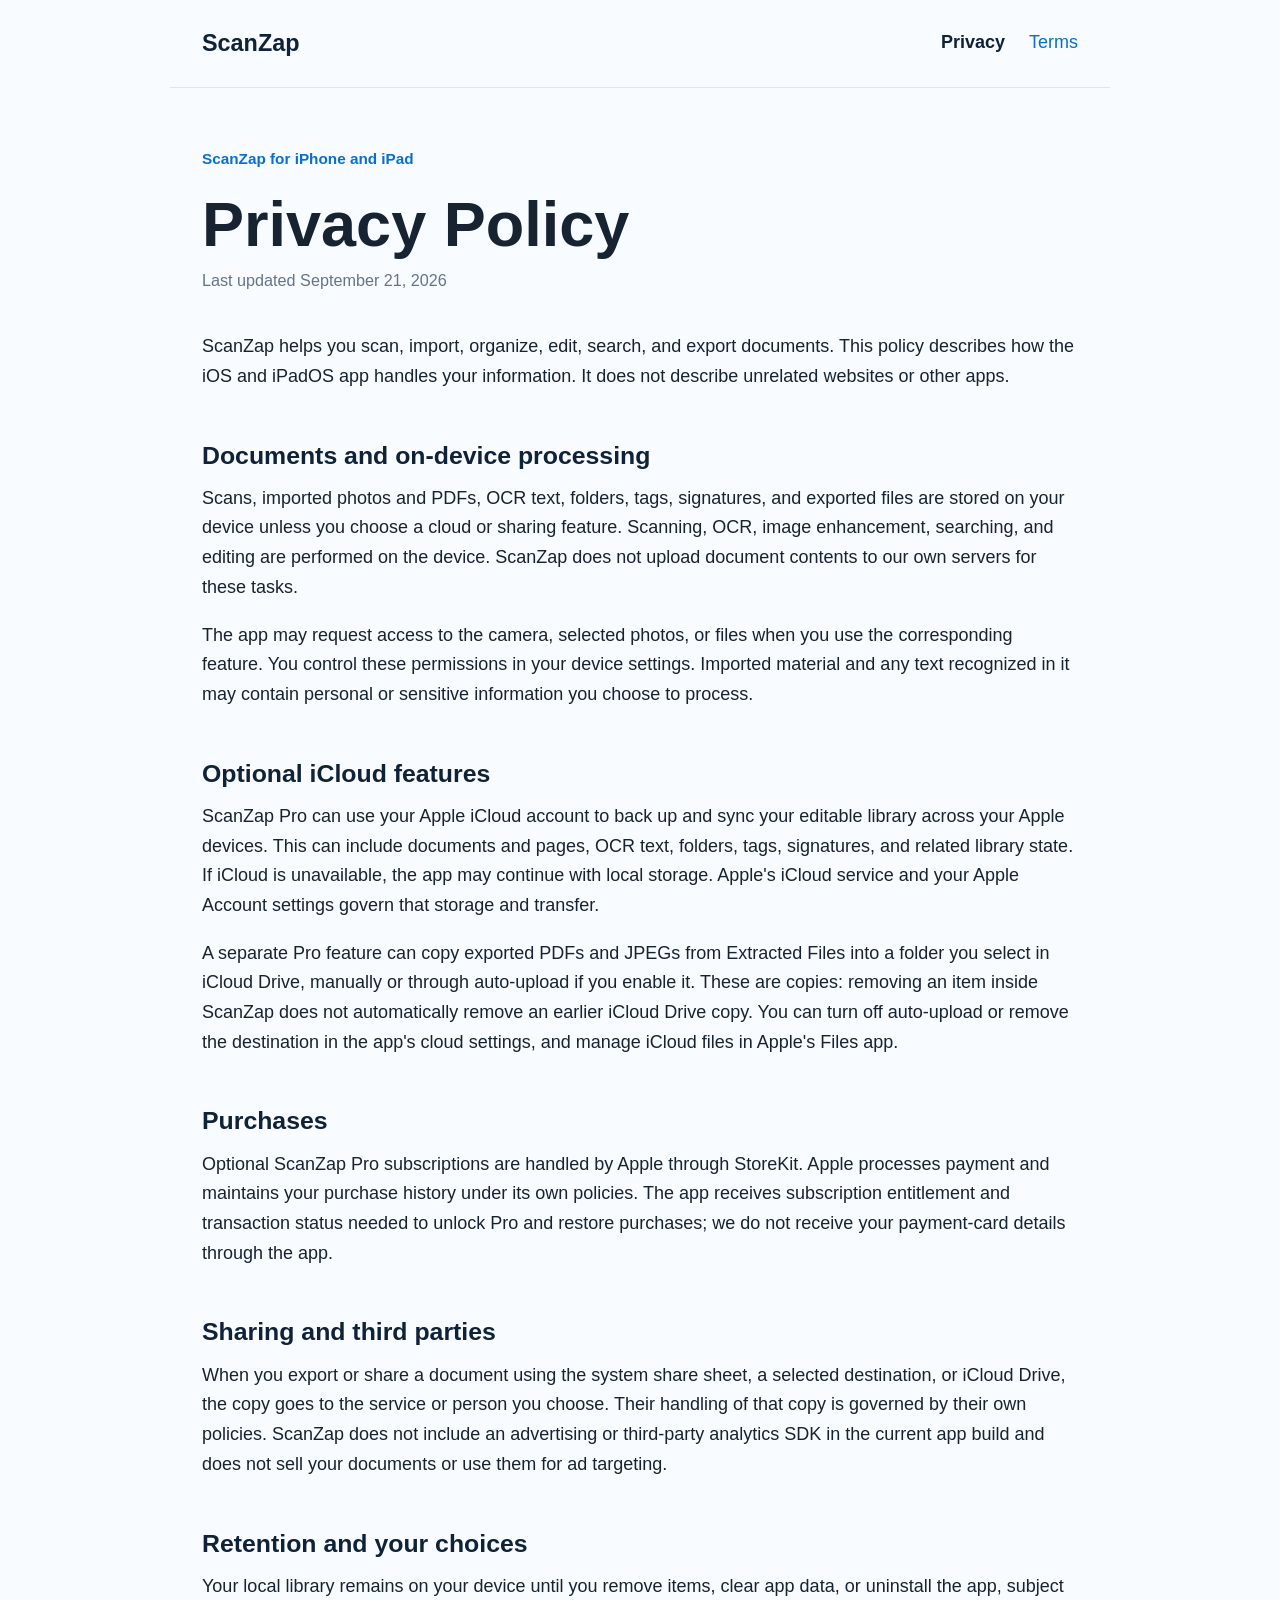
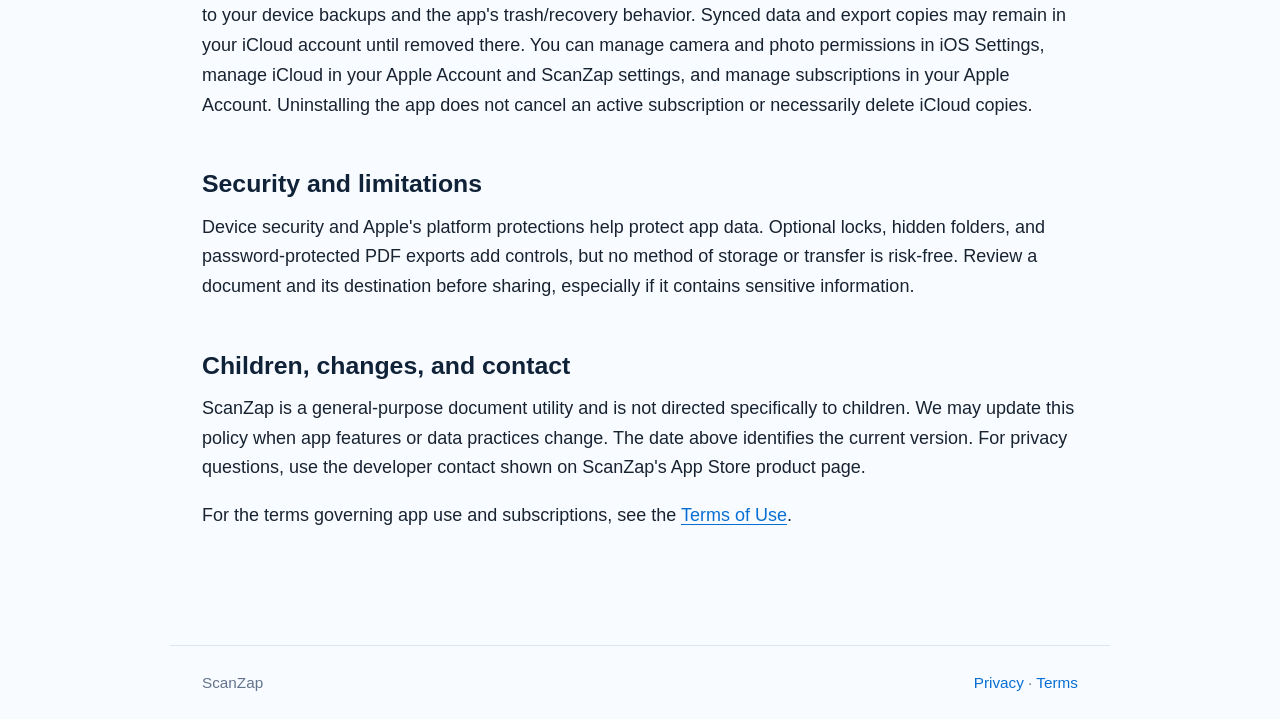
==== scanzap/privacy.html @ 11cdd175 "Publish ScanZap privacy policy and terms of use" ====
<!doctype html>
<html lang="en">
<head>
  <meta charset="utf-8">
  <meta name="viewport" content="width=device-width, initial-scale=1">
  <meta name="color-scheme" content="light">
  <title>Privacy Policy | ScanZap</title>
  <link rel="stylesheet" href="legal.css">
</head>
<body>
  <header><a class="brand" href="privacy.html">ScanZap</a><nav><a aria-current="page" href="privacy.html">Privacy</a><a href="terms.html">Terms</a></nav></header>
  <main>
    <p class="eyebrow">ScanZap for iPhone and iPad</p>
    <h1>Privacy Policy</h1>
    <p class="updated">Last updated September 21, 2026</p>
    <p>ScanZap helps you scan, import, organize, edit, search, and export documents. This policy describes how the iOS and iPadOS app handles your information. It does not describe unrelated websites or other apps.</p>

    <h2>Documents and on-device processing</h2>
    <p>Scans, imported photos and PDFs, OCR text, folders, tags, signatures, and exported files are stored on your device unless you choose a cloud or sharing feature. Scanning, OCR, image enhancement, searching, and editing are performed on the device. ScanZap does not upload document contents to our own servers for these tasks.</p>
    <p>The app may request access to the camera, selected photos, or files when you use the corresponding feature. You control these permissions in your device settings. Imported material and any text recognized in it may contain personal or sensitive information you choose to process.</p>

    <h2>Optional iCloud features</h2>
    <p>ScanZap Pro can use your Apple iCloud account to back up and sync your editable library across your Apple devices. This can include documents and pages, OCR text, folders, tags, signatures, and related library state. If iCloud is unavailable, the app may continue with local storage. Apple's iCloud service and your Apple Account settings govern that storage and transfer.</p>
    <p>A separate Pro feature can copy exported PDFs and JPEGs from Extracted Files into a folder you select in iCloud Drive, manually or through auto-upload if you enable it. These are copies: removing an item inside ScanZap does not automatically remove an earlier iCloud Drive copy. You can turn off auto-upload or remove the destination in the app's cloud settings, and manage iCloud files in Apple's Files app.</p>

    <h2>Purchases</h2>
    <p>Optional ScanZap Pro subscriptions are handled by Apple through StoreKit. Apple processes payment and maintains your purchase history under its own policies. The app receives subscription entitlement and transaction status needed to unlock Pro and restore purchases; we do not receive your payment-card details through the app.</p>

    <h2>Sharing and third parties</h2>
    <p>When you export or share a document using the system share sheet, a selected destination, or iCloud Drive, the copy goes to the service or person you choose. Their handling of that copy is governed by their own policies. ScanZap does not include an advertising or third-party analytics SDK in the current app build and does not sell your documents or use them for ad targeting.</p>

    <h2>Retention and your choices</h2>
    <p>Your local library remains on your device until you remove items, clear app data, or uninstall the app, subject to your device backups and the app's trash/recovery behavior. Synced data and export copies may remain in your iCloud account until removed there. You can manage camera and photo permissions in iOS Settings, manage iCloud in your Apple Account and ScanZap settings, and manage subscriptions in your Apple Account. Uninstalling the app does not cancel an active subscription or necessarily delete iCloud copies.</p>

    <h2>Security and limitations</h2>
    <p>Device security and Apple's platform protections help protect app data. Optional locks, hidden folders, and password-protected PDF exports add controls, but no method of storage or transfer is risk-free. Review a document and its destination before sharing, especially if it contains sensitive information.</p>

    <h2>Children, changes, and contact</h2>
    <p>ScanZap is a general-purpose document utility and is not directed specifically to children. We may update this policy when app features or data practices change. The date above identifies the current version. For privacy questions, use the developer contact shown on ScanZap's App Store product page.</p>
    <p>For the terms governing app use and subscriptions, see the <a href="terms.html">Terms of Use</a>.</p>
  </main>
  <footer><span>ScanZap</span><span><a href="privacy.html">Privacy</a> · <a href="terms.html">Terms</a></span></footer>
</body>
</html>
---- scanzap/legal.css ----
:root{font-family:-apple-system,BlinkMacSystemFont,"Segoe UI",sans-serif;color:#182331;background:#f8fbff;font-size:18px;line-height:1.65}*{box-sizing:border-box}body{margin:0}a{color:#076fd3;text-underline-offset:3px}header,footer{max-width:940px;margin:auto;padding:24px 32px;display:flex;justify-content:space-between;align-items:center;gap:24px}header{border-bottom:1px solid #dde5ee}header a,footer a{text-decoration:none}.brand{font-size:1.3rem;font-weight:750;color:#102238}nav{display:flex;gap:24px}nav a[aria-current]{font-weight:700;color:#102238}main{max-width:940px;margin:0 auto;padding:58px 32px 96px}h1{font-size:clamp(2.3rem,5vw,3.5rem);line-height:1.12;margin:8px 0 8px;letter-spacing:0}h2{font-size:1.38rem;line-height:1.3;margin:48px 0 12px;color:#102238}p{margin:0 0 18px}.eyebrow{color:#076fd3;font-weight:700;font-size:.85rem}.updated{color:#64748b;font-size:.9rem;margin-bottom:38px}footer{border-top:1px solid #dde5ee;color:#64748b;font-size:.85rem}@media(max-width:600px){:root{font-size:16px}header,footer{padding:18px 22px}main{padding:42px 22px 72px}nav{gap:16px}}
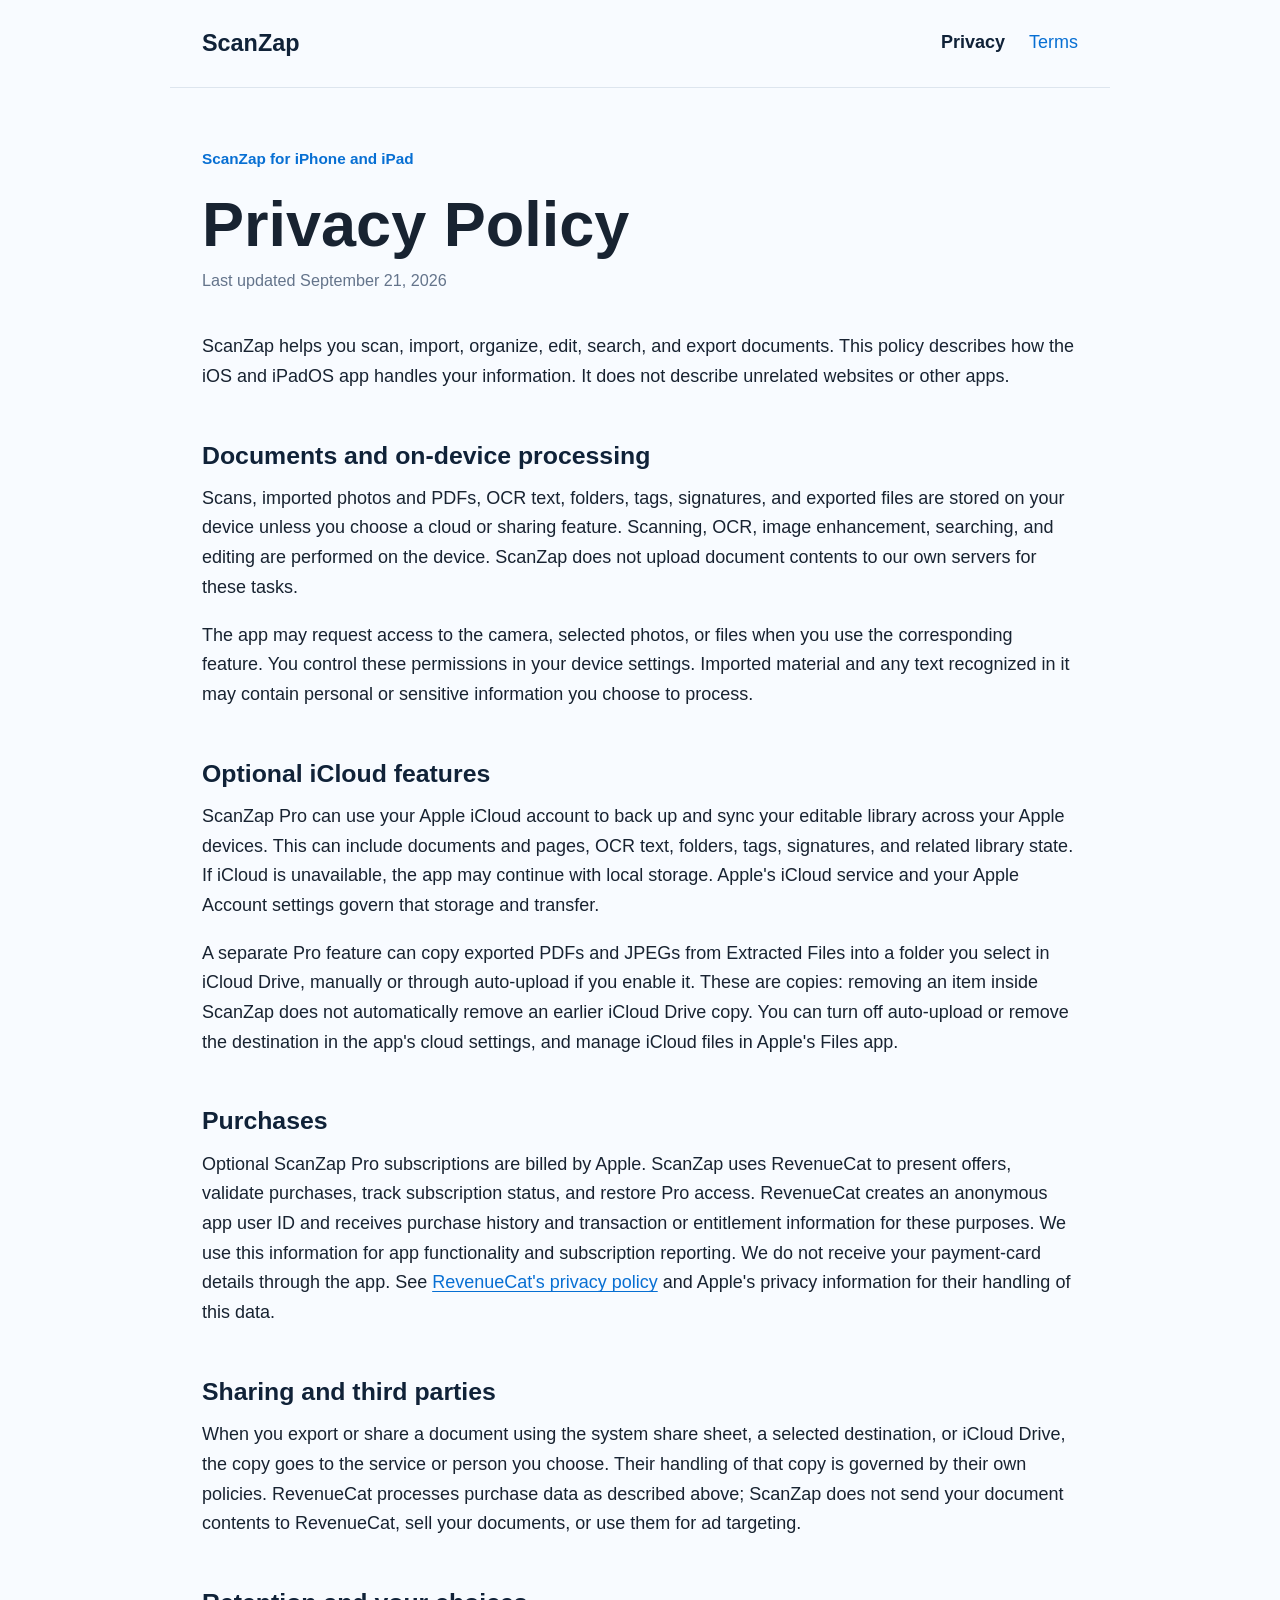
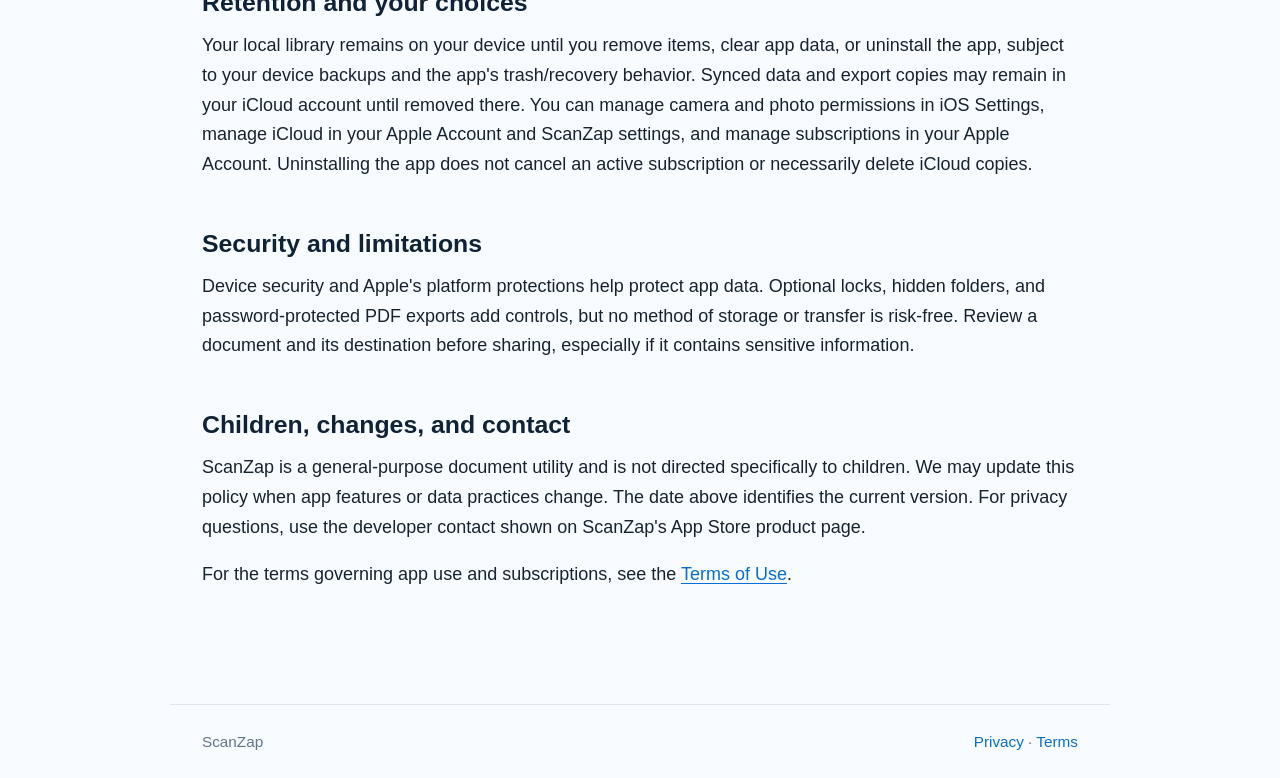
==== commit 9fb783a2: "Clarify RevenueCat purchase data in ScanZap privacy policy" ====
--- a/scanzap/privacy.html
+++ b/scanzap/privacy.html
@@ -24,10 +24,10 @@
     <p>A separate Pro feature can copy exported PDFs and JPEGs from Extracted Files into a folder you select in iCloud Drive, manually or through auto-upload if you enable it. These are copies: removing an item inside ScanZap does not automatically remove an earlier iCloud Drive copy. You can turn off auto-upload or remove the destination in the app's cloud settings, and manage iCloud files in Apple's Files app.</p>
 
     <h2>Purchases</h2>
-    <p>Optional ScanZap Pro subscriptions are handled by Apple through StoreKit. Apple processes payment and maintains your purchase history under its own policies. The app receives subscription entitlement and transaction status needed to unlock Pro and restore purchases; we do not receive your payment-card details through the app.</p>
+    <p>Optional ScanZap Pro subscriptions are billed by Apple. ScanZap uses RevenueCat to present offers, validate purchases, track subscription status, and restore Pro access. RevenueCat creates an anonymous app user ID and receives purchase history and transaction or entitlement information for these purposes. We use this information for app functionality and subscription reporting. We do not receive your payment-card details through the app. See <a href="https://www.revenuecat.com/privacy">RevenueCat's privacy policy</a> and Apple's privacy information for their handling of this data.</p>
 
     <h2>Sharing and third parties</h2>
-    <p>When you export or share a document using the system share sheet, a selected destination, or iCloud Drive, the copy goes to the service or person you choose. Their handling of that copy is governed by their own policies. ScanZap does not include an advertising or third-party analytics SDK in the current app build and does not sell your documents or use them for ad targeting.</p>
+    <p>When you export or share a document using the system share sheet, a selected destination, or iCloud Drive, the copy goes to the service or person you choose. Their handling of that copy is governed by their own policies. RevenueCat processes purchase data as described above; ScanZap does not send your document contents to RevenueCat, sell your documents, or use them for ad targeting.</p>
 
     <h2>Retention and your choices</h2>
     <p>Your local library remains on your device until you remove items, clear app data, or uninstall the app, subject to your device backups and the app's trash/recovery behavior. Synced data and export copies may remain in your iCloud account until removed there. You can manage camera and photo permissions in iOS Settings, manage iCloud in your Apple Account and ScanZap settings, and manage subscriptions in your Apple Account. Uninstalling the app does not cancel an active subscription or necessarily delete iCloud copies.</p>
